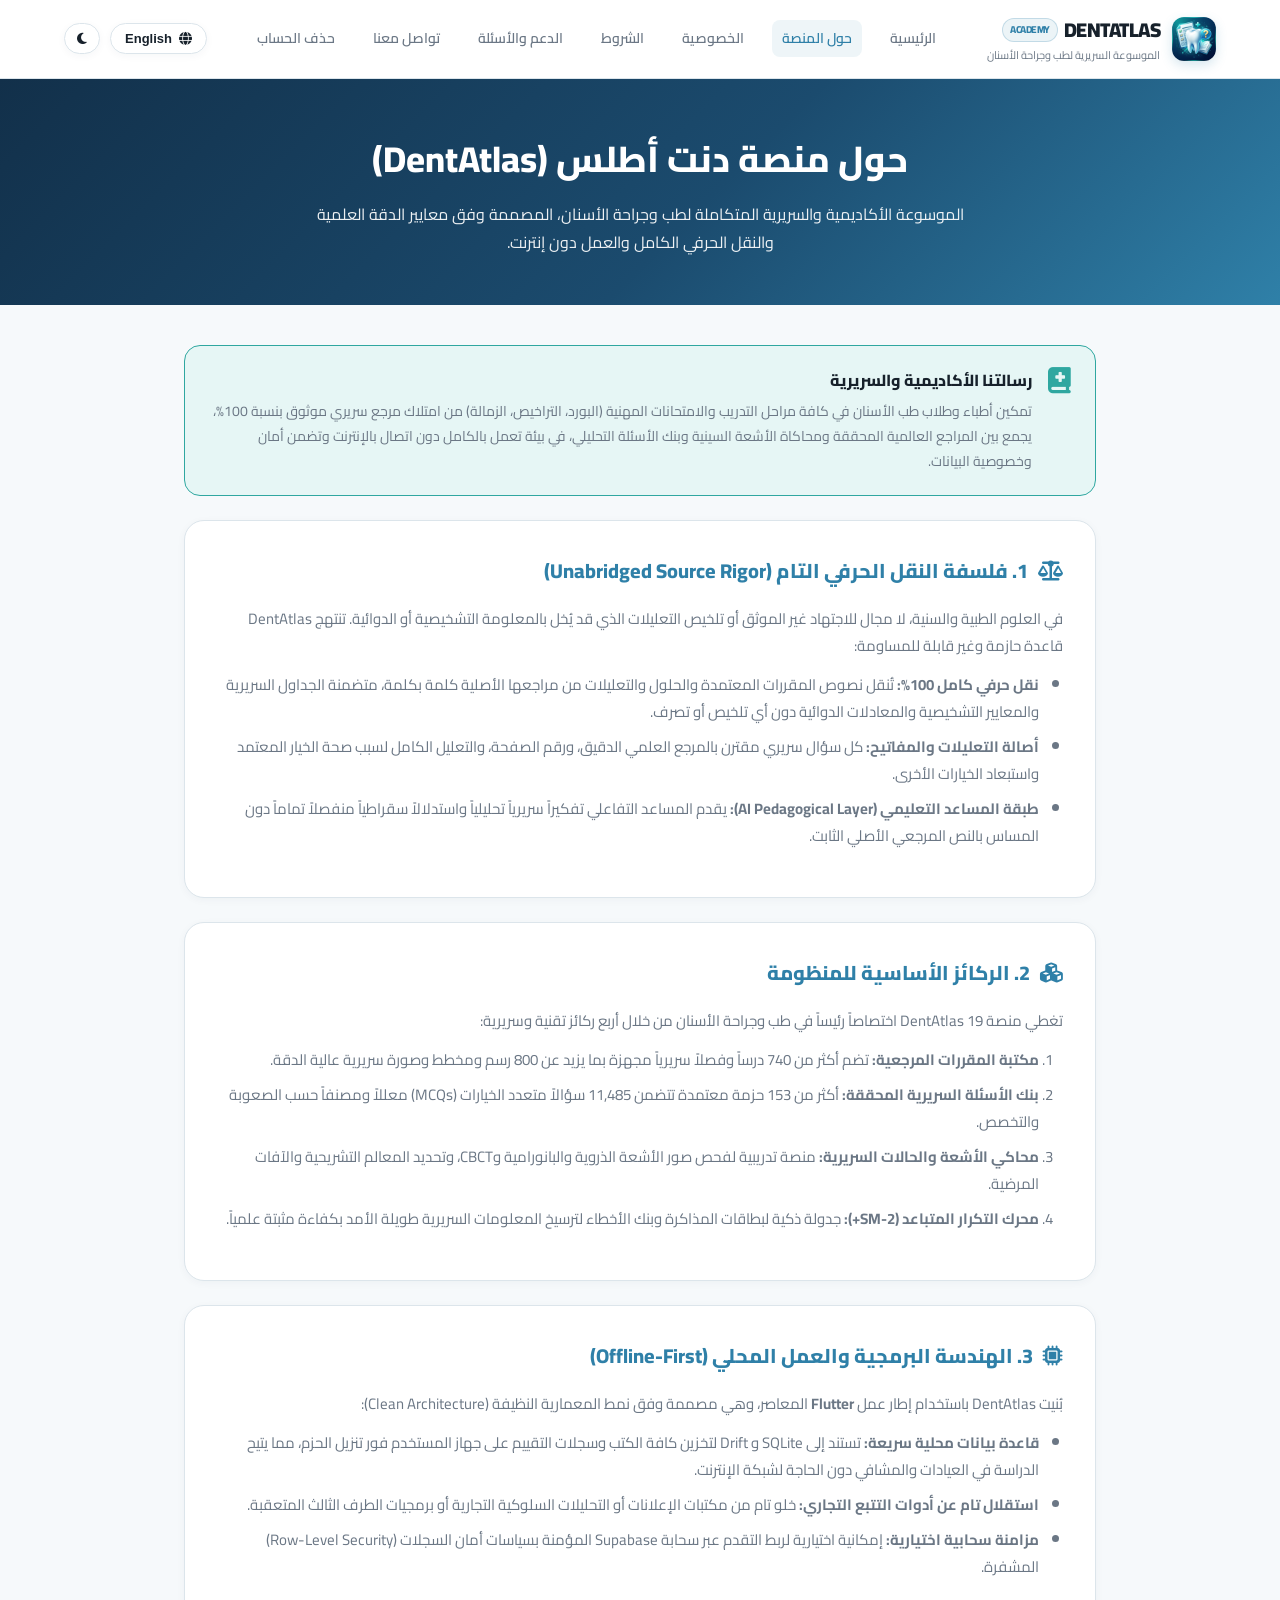
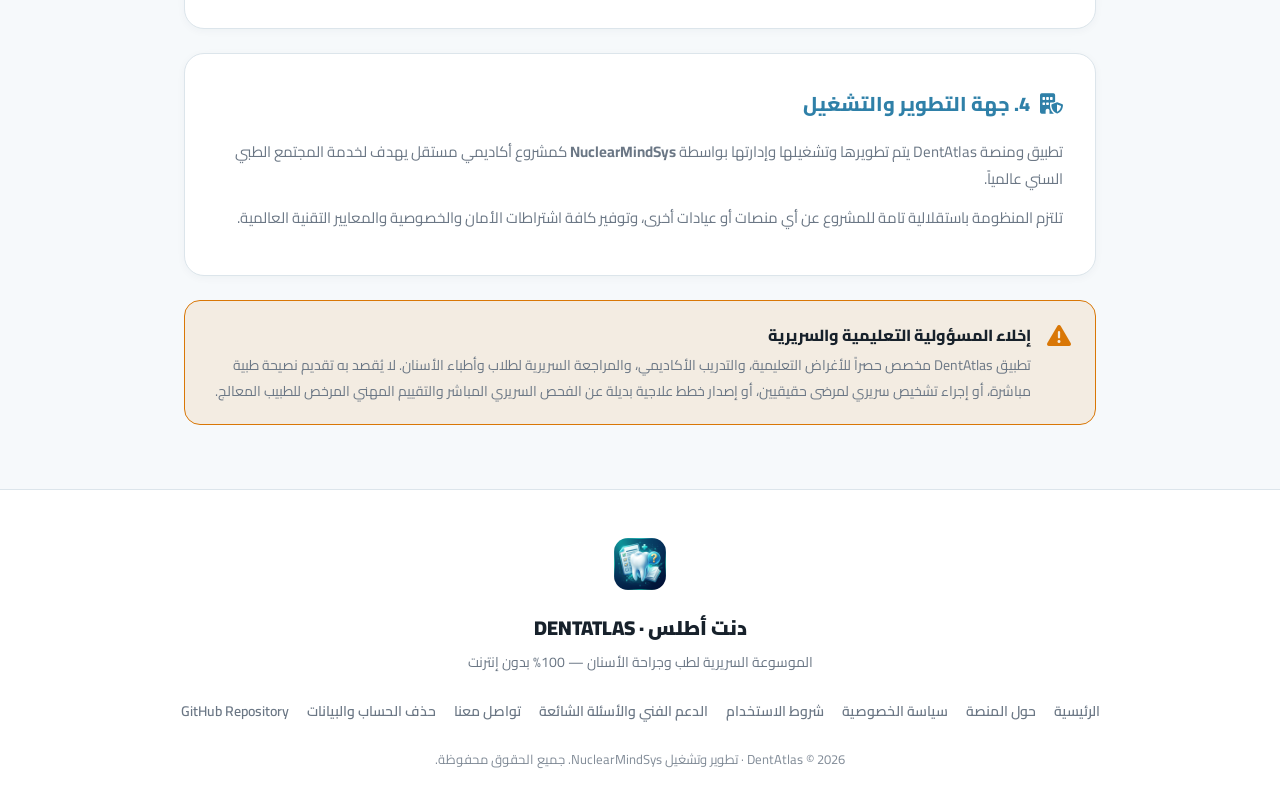
==== about.html @ ee0f9619 "feat(web): launch official DentAtlas website, policy suite, and brand assets" ====
<!DOCTYPE html>
<html lang="ar" dir="rtl" id="main-html">
<head>
  <meta charset="UTF-8">
  <meta name="viewport" content="width=device-width, initial-scale=1.0">
  <title id="meta-title">حول المنصة — DentAtlas دنت أطلس</title>
  <meta name="description" content="تعرّف على منصة DentAtlas (دنت أطلس): الموسوعة السريرية لطب وجراحة الأسنان، فلسفة النقل الحرفي للمراجع، وبنك الأسئلة والتدريب السريري التفاعلي.">
  <link rel="icon" type="image/png" href="assets/brand/favicon.png">
  <link rel="preconnect" href="https://fonts.googleapis.com">
  <link rel="preconnect" href="https://fonts.gstatic.com" crossorigin>
  <link href="https://fonts.googleapis.com/css2?family=Cairo:wght@400;600;700;800;900&family=Inter:wght@400;500;600;700;800&family=JetBrains+Mono:wght@500;700&display=swap" rel="stylesheet">
  <link rel="stylesheet" href="https://cdnjs.cloudflare.com/ajax/libs/font-awesome/6.4.0/css/all.min.css">
  <link rel="stylesheet" href="assets/css/shared.css">
</head>
<body>

  <!-- Navigation -->
  <nav class="site-nav">
    <div class="nav-container">
      <a href="./" class="brand">
        <img src="assets/brand/logo_120.png" alt="DentAtlas Logo" class="brand-logo">
        <div>
          <div class="brand-name">
            <span>DENTATLAS</span>
            <span class="brand-badge">ACADEMY</span>
          </div>
          <span class="brand-subtitle" id="nav-tagline">الموسوعة السريرية لطب وجراحة الأسنان</span>
        </div>
      </a>

      <div class="nav-links">
        <a href="./" class="nav-link" id="nav-home">الرئيسية</a>
        <a href="about.html" class="nav-link active" id="nav-about">حول المنصة</a>
        <a href="privacy.html" class="nav-link" id="nav-privacy">الخصوصية</a>
        <a href="terms.html" class="nav-link" id="nav-terms">الشروط</a>
        <a href="support.html" class="nav-link" id="nav-support">الدعم الفني</a>
        <a href="contact.html" class="nav-link" id="nav-contact">تواصل معنا</a>
        <a href="delete-account.html" class="nav-link" id="nav-delete">حذف الحساب</a>
      </div>

      <div class="nav-actions">
        <button class="lang-btn" onclick="toggleLanguage(aboutI18n)">
          <i class="fa-solid fa-globe"></i>
          <span id="lang-name">English</span>
        </button>
        <button class="icon-btn" onclick="toggleTheme()" title="تبديل المظهر">
          <i class="fa-solid fa-moon" id="theme-icon"></i>
        </button>
        <button class="mobile-menu-btn" onclick="toggleMobileNav()">
          <i class="fa-solid fa-bars"></i>
        </button>
      </div>
    </div>
  </nav>

  <!-- Hero Header -->
  <header class="subpage-hero">
    <h1 id="hero-title">حول منصة دنت أطلس (DentAtlas)</h1>
    <p id="hero-sub">الموسوعة الأكاديمية والسريرية المتكاملة لطب وجراحة الأسنان، المصممة وفق معايير الدقة العلمية والنقل الحرفي الكامل والعمل دون إنترنت.</p>
  </header>

  <!-- Main Content -->
  <main class="page-main">

    <div class="highlight-box">
      <i class="fa-solid fa-book-medical"></i>
      <div>
        <h3 id="hl-title">رسالتنا الأكاديمية والسريرية</h3>
        <p id="hl-desc">تمكين أطباء وطلاب طب الأسنان في كافة مراحل التدريب والامتحانات المهنية (البورد، التراخيص، الزمالة) من امتلاك مرجع سريري موثوق بنسبة 100%، يجمع بين المراجع العالمية المحققة ومحاكاة الأشعة السينية وبنك الأسئلة التحليلي، في بيئة تعمل بالكامل دون اتصال بالإنترنت وتضمن أمان وخصوصية البيانات.</p>
      </div>
    </div>

    <!-- Section 1: Philosophy -->
    <div class="content-card">
      <h2 id="sec1-title"><i class="fa-solid fa-scale-balanced"></i> 1. فلسفة النقل الحرفي التام (Unabridged Source Rigor)</h2>
      <p id="sec1-p1">في العلوم الطبية والسنية، لا مجال للاجتهاد غير الموثق أو تلخيص التعليلات الذي قد يُخل بالمعلومة التشخيصية أو الدوائية. تنتهج DentAtlas قاعدة حازمة وغير قابلة للمساومة:</p>
      <ul id="sec1-ul">
        <li><strong>نقل حرفي كامل 100%:</strong> تُنقل نصوص المقررات المعتمدة والحلول والتعليلات من مراجعها الأصلية كلمة بكلمة، متضمنة الجداول السريرية والمعايير التشخيصية والمعادلات الدوائية دون أي تلخيص أو تصرف.</li>
        <li><strong>أصالة التعليلات والمفاتيح:</strong> كل سؤال سريري مقترن بالمرجع العلمي الدقيق، ورقم الصفحة، والتعليل الكامل لسبب صحة الخيار المعتمد واستبعاد الخيارات الأخرى.</li>
        <li><strong>طبقة المساعد التعليمي (AI Pedagogical Layer):</strong> يقدم المساعد التفاعلي تفكيراً سريرياً تحليلياً واستدلالاً سقراطياً منفصلاً تماماً دون المساس بالنص المرجعي الأصلي الثابت.</li>
      </ul>
    </div>

    <!-- Section 2: Core Pillars -->
    <div class="content-card">
      <h2 id="sec2-title"><i class="fa-solid fa-cubes"></i> 2. الركائز الأساسية للمنظومة</h2>
      <p id="sec2-p">تغطي منصة DentAtlas 19 اختصاصاً رئيساً في طب وجراحة الأسنان من خلال أربع ركائز تقنية وسريرية:</p>
      <ol id="sec2-ol">
        <li><strong>مكتبة المقررات المرجعية:</strong> تضم أكثر من 740 درساً وفصلاً سريرياً مجهزة بما يزيد عن 800 رسم ومخطط وصورة سريرية عالية الدقة.</li>
        <li><strong>بنك الأسئلة السريرية المحققة:</strong> أكثر من 153 حزمة معتمدة تتضمن 11,485 سؤالاً متعدد الخيارات (MCQs) معللاً ومصنفاً حسب الصعوبة والتخصص.</li>
        <li><strong>محاكي الأشعة والحالات السريرية:</strong> منصة تدريبية لفحص صور الأشعة الذروية والبانورامية وCBCT، وتحديد المعالم التشريحية والآفات المرضية.</li>
        <li><strong>محرك التكرار المتباعد (SM-2+):</strong> جدولة ذكية لبطاقات المذاكرة وبنك الأخطاء لترسيخ المعلومات السريرية طويلة الأمد بكفاءة مثبتة علمياً.</li>
      </ol>
    </div>

    <!-- Section 3: Architecture -->
    <div class="content-card">
      <h2 id="sec3-title"><i class="fa-solid fa-microchip"></i> 3. الهندسة البرمجية والعمل المحلي (Offline-First)</h2>
      <p id="sec3-p1">بُنيت DentAtlas باستخدام إطار عمل <strong>Flutter</strong> المعاصر، وهي مصممة وفق نمط المعمارية النظيفة (Clean Architecture):</p>
      <ul id="sec3-ul">
        <li><strong>قاعدة بيانات محلية سريعة:</strong> تستند إلى SQLite و Drift لتخزين كافة الكتب وسجلات التقييم على جهاز المستخدم فور تنزيل الحزم، مما يتيح الدراسة في العيادات والمشافي دون الحاجة لشبكة الإنترنت.</li>
        <li><strong>استقلال تام عن أدوات التتبع التجاري:</strong> خلو تام من مكتبات الإعلانات أو التحليلات السلوكية التجارية أو برمجيات الطرف الثالث المتعقبة.</li>
        <li><strong>مزامنة سحابية اختيارية:</strong> إمكانية اختيارية لربط التقدم عبر سحابة Supabase المؤمنة بسياسات أمان السجلات (Row-Level Security) المشفرة.</li>
      </ul>
    </div>

    <!-- Section 4: Publisher Statement -->
    <div class="content-card">
      <h2 id="sec4-title"><i class="fa-solid fa-building-shield"></i> 4. جهة التطوير والتشغيل</h2>
      <p id="sec4-p1">تطبيق ومنصة DentAtlas يتم تطويرها وتشغيلها وإدارتها بواسطة <strong>NuclearMindSys</strong> كمشروع أكاديمي مستقل يهدف لخدمة المجتمع الطبي السني عالمياً.</p>
      <p id="sec4-p2">تلتزم المنظومة باستقلالية تامة للمشروع عن أي منصات أو عيادات أخرى، وتوفير كافة اشتراطات الأمان والخصوصية والمعايير التقنية العالمية.</p>
    </div>

    <!-- Clinical Disclaimer -->
    <div class="alert-warning-box">
      <i class="fa-solid fa-triangle-exclamation"></i>
      <div>
        <h3 id="disc-title">إخلاء المسؤولية التعليمية والسريرية</h3>
        <p id="disc-p">تطبيق DentAtlas مخصص حصراً للأغراض التعليمية، والتدريب الأكاديمي، والمراجعة السريرية لطلاب وأطباء الأسنان. لا يُقصد به تقديم نصيحة طبية مباشرة، أو إجراء تشخيص سريري لمرضى حقيقيين، أو إصدار خطط علاجية بديلة عن الفحص السريري المباشر والتقييم المهني المرخص للطبيب المعالج.</p>
      </div>
    </div>

  </main>

  <!-- Footer -->
  <footer class="site-footer">
    <div class="footer-container">
      <img src="assets/brand/logo_120.png" alt="DentAtlas Logo" class="footer-logo">
      <div class="footer-brand" id="ft-brand">دنت أطلس · DENTATLAS</div>
      <p class="footer-tagline" id="ft-tagline">الموسوعة السريرية لطب وجراحة الأسنان — 100% بدون إنترنت</p>

      <div class="footer-links">
        <a href="./" class="footer-link" id="fl-home">الرئيسية</a>
        <a href="about.html" class="footer-link" id="fl-about">حول المنصة</a>
        <a href="privacy.html" class="footer-link" id="fl-privacy">سياسة الخصوصية</a>
        <a href="terms.html" class="footer-link" id="fl-terms">شروط الاستخدام</a>
        <a href="support.html" class="footer-link" id="fl-support">الدعم الفني والأسئلة الشائعة</a>
        <a href="contact.html" class="footer-link" id="fl-contact">تواصل معنا</a>
        <a href="delete-account.html" class="footer-link" id="fl-delete">حذف الحساب والبيانات</a>
        <a href="https://github.com/NuclearMindSys/DentAtlas" target="_blank" rel="noopener" class="footer-link">GitHub Repository</a>
      </div>

      <p class="footer-copy" id="ft-copy">DentAtlas © 2026 · تطوير وتشغيل NuclearMindSys. جميع الحقوق محفوظة.</p>
    </div>
  </footer>

  <script src="assets/js/shared.js"></script>
  <script>
    const aboutI18n = {
      ar: {
        metaTitle: "حول المنصة — DentAtlas دنت أطلس",
        heroTitle: "حول منصة دنت أطلس (DentAtlas)",
        heroSub: "الموسوعة الأكاديمية والسريرية المتكاملة لطب وجراحة الأسنان، المصممة وفق معايير الدقة العلمية والنقل الحرفي الكامل والعمل دون إنترنت.",
        hlTitle: "رسالتنا الأكاديمية والسريرية",
        hlDesc: "تمكين أطباء وطلاب طب الأسنان في كافة مراحل التدريب والامتحانات المهنية (البورد، التراخيص، الزمالة) من امتلاك مرجع سريري موثوق بنسبة 100%، يجمع بين المراجع العالمية المحققة ومحاكاة الأشعة السينية وبنك الأسئلة التحليلي، في بيئة تعمل بالكامل دون اتصال بالإنترنت وتضمن أمان وخصوصية البيانات.",
        sec1Title: '<i class="fa-solid fa-scale-balanced"></i> 1. فلسفة النقل الحرفي التام (Unabridged Source Rigor)',
        sec1P1: "في العلوم الطبية والسنية، لا مجال للاجتهاد غير الموثق أو تلخيص التعليلات الذي قد يُخل بالمعلومة التشخيصية أو الدوائية. تنتهج DentAtlas قاعدة حازمة وغير قابلة للمساومة:",
        sec1Ul: "<li><strong>نقل حرفي كامل 100%:</strong> تُنقل نصوص المقررات المعتمدة والحلول والتعليلات من مراجعها الأصلية كلمة بكلمة، متضمنة الجداول السريرية والمعايير التشخيصية والمعادلات الدوائية دون أي تلخيص أو تصرف.</li><li><strong>أصالة التعليلات والمفاتيح:</strong> كل سؤال سريري مقترن بالمرجع العلمي الدقيق، ورقم الصفحة، والتعليل الكامل لسبب صحة الخيار المعتمد واستبعاد الخيارات الأخرى.</li><li><strong>طبقة المساعد التعليمي (AI Pedagogical Layer):</strong> يقدم المساعد التفاعلي تفكيراً سريرياً تحليلياً واستدلالاً سقراطياً منفصلاً تماماً دون المساس بالنص المرجعي الأصلي الثابت.</li>",
        sec2Title: '<i class="fa-solid fa-cubes"></i> 2. الركائز الأساسية للمنظومة',
        sec2P: "تغطي منصة DentAtlas 19 اختصاصاً رئيساً في طب وجراحة الأسنان من خلال أربع ركائز تقنية وسريرية:",
        sec2Ol: "<li><strong>مكتبة المقررات المرجعية:</strong> تضم أكثر من 740 درساً وفصلاً سريرياً مجهزة بما يزيد عن 800 رسم ومخطط وصورة سريرية عالية الدقة.</li><li><strong>بنك الأسئلة السريرية المحققة:</strong> أكثر من 153 حزمة معتمدة تتضمن 11,485 سؤالاً متعدد الخيارات (MCQs) معللاً ومصنفاً حسب الصعوبة والتخصص.</li><li><strong>محاكي الأشعة والحالات السريرية:</strong> منصة تدريبية لفحص صور الأشعة الذروية والبانورامية وCBCT، وتحديد المعالم التشريحية والآفات المرضية.</li><li><strong>محرك التكرار المتباعد (SM-2+):</strong> جدولة ذكية لبطاقات المذاكرة وبنك الأخطاء لترسيخ المعلومات السريرية طويلة الأمد بكفاءة مثبتة علمياً.</li>",
        sec3Title: '<i class="fa-solid fa-microchip"></i> 3. الهندسة البرمجية والعمل المحلي (Offline-First)',
        sec3P1: "بُنيت DentAtlas باستخدام إطار عمل <strong>Flutter</strong> المعاصر، وهي مصممة وفق نمط المعمارية النظيفة (Clean Architecture):",
        sec3Ul: "<li><strong>قاعدة بيانات محلية سريعة:</strong> تستند إلى SQLite و Drift لتخزين كافة الكتب وسجلات التقييم على جهاز المستخدم فور تنزيل الحزم، مما يتيح الدراسة في العيادات والمشافي دون الحاجة لشبكة الإنترنت.</li><li><strong>استقلال تام عن أدوات التتبع التجاري:</strong> خلو تام من مكتبات الإعلانات أو التحليلات السلوكية التجارية أو برمجيات الطرف الثالث المتعقبة.</li><li><strong>مزامنة سحابية اختيارية:</strong> إمكانية اختيارية لربط التقدم عبر سحابة Supabase المؤمنة بسياسات أمان السجلات (Row-Level Security) المشفرة.</li>",
        sec4Title: '<i class="fa-solid fa-building-shield"></i> 4. جهة التطوير والتشغيل',
        sec4P1: "تطبيق ومنصة DentAtlas يتم تطويرها وتشغيلها وإدارتها بواسطة <strong>NuclearMindSys</strong> كمشروع أكاديمي مستقل يهدف لخدمة المجتمع الطبي السني عالمياً.",
        sec4P2: "تلتزم المنظومة باستقلالية تامة للمشروع عن أي منصات أو عيادات أخرى، وتوفير كافة اشتراطات الأمان والخصوصية والمعايير التقنية العالمية.",
        discTitle: "إخلاء المسؤولية التعليمية والسريرية",
        discP: "تطبيق DentAtlas مخصص حصراً للأغراض التعليمية، والتدريب الأكاديمي، والمراجعة السريرية لطلاب وأطباء الأسنان. لا يُقصد به تقديم نصيحة طبية مباشرة، أو إجراء تشخيص سريري لمرضى حقيقيين، أو إصدار خطط علاجية بديلة عن الفحص السريري المباشر والتقييم المهني المرخص للطبيب المعالج."
      },
      en: {
        metaTitle: "About — DentAtlas Clinical Dental Ecosystem",
        heroTitle: "About DentAtlas Platform",
        heroSub: "The comprehensive academic and clinical dental encyclopedia, designed with verbatim source rigor, offline-first reliability, and zero commercial tracking.",
        hlTitle: "Our Academic & Clinical Mission",
        hlDesc: "Empowering dental clinicians, specialists, and students across all stages of board examinations (NBDE, INBDE, Licensing, Fellowships) with a 100% verified clinical reference combining authenticated textbooks, radiographic simulation, and analytical Q&A in a completely offline-first, privacy-respecting environment.",
        sec1Title: '<i class="fa-solid fa-scale-balanced"></i> 1. Unabridged Verbatim Source Philosophy',
        sec1P1: "In medical and dental sciences, undocumented paraphrasing or truncated rationales can compromise diagnostic and pharmacological safety. DentAtlas strictly enforces an uncompromised standard:",
        sec1Ul: "<li><strong>100% Full Verbatim Ingestion:</strong> Authoritative textbook chapters, solutions, and explanations are ingested word-for-word, capturing every clinical table, diagnostic criterion, and pharmacological formula without alteration or abbreviation.</li><li><strong>Rigorous Citations & Keys:</strong> Every clinical question is paired with precise source reference, page numbers, and authoritative justification explaining why the correct choice is validated and alternatives ruled out.</li><li><strong>Interactive AI Tutor Layer:</strong> The AI reasoning assistant operates as a separate pedagogical inquiry layer without mutating or replacing the immutable source text.</li>",
        sec2Title: '<i class="fa-solid fa-cubes"></i> 2. Core Platform Pillars',
        sec2P: "DentAtlas covers 19 foundational dental specialties structured upon four technological and clinical pillars:",
        sec2Ol: "<li><strong>Comprehensive Textbook Library:</strong> Over 740 verified lessons and chapters enriched with more than 800 high-resolution clinical figures and diagrams.</li><li><strong>Verified MCQ & Assessment Bank:</strong> 153 approved datasets containing 11,485+ multiple-choice questions categorized by difficulty and specialty.</li><li><strong>Radiographic & Case Simulator:</strong> Interactive inspection for periapical, panoramic, and CBCT radiographs with anatomical landmark recognition and pathology identification.</li><li><strong>Spaced Repetition Engine (SM-2+):</strong> Scientifically scheduled active recall intervals and an automated mistake bank for sustained long-term knowledge retention.</li>",
        sec3Title: '<i class="fa-solid fa-microchip"></i> 3. Software Architecture & Offline-First Design',
        sec3P1: "Engineered with modern <strong>Flutter</strong> utilizing Clean Architecture principles:",
        sec3Ul: "<li><strong>Fast Local Persistence:</strong> Built on SQLite and Drift, storing textbooks and progress records directly on your local device for instant hospital and clinic access without internet connectivity.</li><li><strong>Zero Commercial Trackers:</strong> Completely free from third-party advertising, analytics SDKs, or behavioral trackers.</li><li><strong>Optional Encrypted Cloud Sync:</strong> Opt-in multi-device synchronization powered by Supabase PostgreSQL protected by Row-Level Security (RLS).</li>",
        sec4Title: '<i class="fa-solid fa-building-shield"></i> 4. Publisher & Operating Entity',
        sec4P1: "DentAtlas is developed, maintained, and operated by <strong>NuclearMindSys</strong> as an independent dental academic technology platform.",
        sec4P2: "The platform maintains strict brand autonomy and architectural separation from any clinic practice systems, adhering to global digital privacy and security standards.",
        discTitle: "Educational & Clinical Disclaimer",
        discP: "DentAtlas is designed exclusively for educational simulation, examination preparation, and academic review by qualified dentists and dental students. It does not provide medical or dental diagnosis, substitute for clinical examination, or prescribe treatment plans for actual human patients."
      }
    };

    document.addEventListener('DOMContentLoaded', () => {
      initLanguage(aboutI18n);
    });
  </script>
</body>
</html>
---- assets/css/shared.css ----
:root {
  --navy: #12304A;
  --navy-dark: #0B1E2E;
  --dental-blue: #2F80A8;
  --dental-blue-hover: #266b8d;
  --teal: #2FA7A0;
  --teal-light: #E6F6F5;
  --accent-cyan: #38BDF8;
  --accent-gold: #D97706;
  --success: #2E9B65;
  --success-light: #E8F6EF;
  --danger: #D9534F;
  --danger-light: #FCEBEB;
  --bg: #F6F9FB;
  --bg-card: #FFFFFF;
  --bg-card-hover: #F0F8FA;
  --text: #17212B;
  --text-muted: #6B7785;
  --border: #DCE5EB;
  --nav-bg: rgba(255, 255, 255, 0.94);
  --badge-bg: rgba(47, 128, 168, 0.09);
  --badge-border: rgba(47, 128, 168, 0.22);
  --shadow-sm: 0 2px 8px rgba(18, 48, 74, 0.04);
  --shadow-md: 0 10px 30px rgba(18, 48, 74, 0.08);
  --shadow-lg: 0 20px 45px rgba(18, 48, 74, 0.15);
}

[data-theme="dark"] {
  --navy: #2F80A8;
  --navy-dark: #12304A;
  --dental-blue: #38BDF8;
  --dental-blue-hover: #7DD3FC;
  --teal: #2DD4BF;
  --teal-light: #0C2825;
  --accent-cyan: #7DD3FC;
  --accent-gold: #F59E0B;
  --success: #34D399;
  --success-light: #064E3B;
  --danger: #F87171;
  --danger-light: #450A0A;
  --bg: #0F1720;
  --bg-card: #18222E;
  --bg-card-hover: #1E2D3D;
  --text: #F1F5F9;
  --text-muted: #94A3B8;
  --border: #2D3B48;
  --nav-bg: rgba(15, 23, 32, 0.94);
  --badge-bg: rgba(56, 189, 248, 0.15);
  --badge-border: rgba(56, 189, 248, 0.35);
  --shadow-sm: 0 2px 8px rgba(0,0,0,0.3);
  --shadow-md: 0 10px 30px rgba(0,0,0,0.45);
  --shadow-lg: 0 20px 45px rgba(0,0,0,0.65);
}

* {
  box-sizing: border-box;
  margin: 0;
  padding: 0;
  transition: background-color 0.2s ease, color 0.2s ease, border-color 0.2s ease, box-shadow 0.2s ease;
}

html {
  scroll-behavior: smooth;
}

body {
  font-family: 'Cairo', 'Inter', -apple-system, BlinkMacSystemFont, "Segoe UI", Roboto, sans-serif;
  background-color: var(--bg);
  color: var(--text);
  line-height: 1.8;
  min-height: 100vh;
  display: flex;
  flex-direction: column;
}

[lang="en"] body {
  font-family: 'Inter', 'Cairo', -apple-system, BlinkMacSystemFont, "Segoe UI", Roboto, sans-serif;
}

/* Nav Header */
nav.site-nav {
  position: sticky;
  top: 0;
  z-index: 1000;
  background: var(--nav-bg);
  backdrop-filter: blur(14px);
  -webkit-backdrop-filter: blur(14px);
  border-bottom: 1px solid var(--border);
}

.nav-container {
  max-width: 1200px;
  margin: 0 auto;
  padding: 12px 24px;
  display: flex;
  align-items: center;
  justify-content: space-between;
  gap: 20px;
}

.brand {
  display: flex;
  align-items: center;
  gap: 12px;
  text-decoration: none;
}

.brand-logo {
  width: 44px;
  height: 44px;
  border-radius: 12px;
  object-fit: cover;
  box-shadow: 0 4px 12px rgba(47, 128, 168, 0.2);
}

.brand-name {
  font-size: 20px;
  font-weight: 900;
  color: var(--text);
  letter-spacing: -0.5px;
  display: flex;
  align-items: center;
  gap: 6px;
}

.brand-badge {
  font-size: 10px;
  background: var(--badge-bg);
  color: var(--dental-blue);
  border: 1px solid var(--badge-border);
  padding: 2px 7px;
  border-radius: 999px;
  font-weight: 800;
}

.brand-subtitle {
  font-size: 11px;
  color: var(--text-muted);
  display: block;
  margin-top: -2px;
}

.nav-links {
  display: flex;
  align-items: center;
  gap: 18px;
}

.nav-link {
  color: var(--text-muted);
  text-decoration: none;
  font-size: 14px;
  font-weight: 600;
  padding: 6px 10px;
  border-radius: 8px;
  white-space: nowrap;
}

.nav-link:hover, .nav-link.active {
  color: var(--dental-blue);
  background: rgba(47, 128, 168, 0.08);
}

.nav-actions {
  display: flex;
  align-items: center;
  gap: 10px;
}

.lang-btn, .icon-btn {
  background: var(--bg-card);
  border: 1px solid var(--border);
  color: var(--text);
  padding: 7px 14px;
  border-radius: 999px;
  cursor: pointer;
  font-size: 13px;
  font-weight: 700;
  display: inline-flex;
  align-items: center;
  gap: 7px;
  box-shadow: var(--shadow-sm);
}

.icon-btn {
  padding: 8px 12px;
}

.lang-btn:hover, .icon-btn:hover {
  border-color: var(--dental-blue);
  color: var(--dental-blue);
}

/* Hero Header on Subpages */
.subpage-hero {
  background: linear-gradient(135deg, #12304A 0%, #1B4B6E 55%, #2F80A8 100%);
  color: #FFFFFF;
  padding: 48px 24px;
  text-align: center;
  position: relative;
}

.subpage-hero h1 {
  font-size: clamp(26px, 4vw, 36px);
  font-weight: 800;
  margin-bottom: 8px;
}

.subpage-hero p {
  opacity: 0.92;
  font-size: 16px;
  max-width: 680px;
  margin: 0 auto;
}

/* Main Container */
main.page-main {
  max-width: 960px;
  width: 100%;
  margin: 0 auto;
  padding: 40px 24px;
  flex: 1;
}

.content-card {
  background: var(--bg-card);
  border: 1px solid var(--border);
  border-radius: 20px;
  padding: 32px;
  margin-bottom: 24px;
  box-shadow: var(--shadow-sm);
}

.content-card h2 {
  font-size: 20px;
  color: var(--dental-blue);
  margin-bottom: 16px;
  display: flex;
  align-items: center;
  gap: 10px;
  font-weight: 800;
}

.content-card p {
  color: var(--text-muted);
  margin-bottom: 12px;
  font-size: 15px;
}

.content-card ul, .content-card ol {
  padding-inline-start: 24px;
  color: var(--text-muted);
  margin-bottom: 16px;
}

.content-card li {
  margin-bottom: 8px;
  font-size: 15px;
}

.highlight-box {
  background: var(--teal-light);
  border: 1px solid var(--teal);
  border-radius: 16px;
  padding: 20px 24px;
  margin-bottom: 24px;
  display: flex;
  gap: 16px;
  align-items: flex-start;
}

.highlight-box i {
  font-size: 26px;
  color: var(--teal);
  margin-top: 2px;
}

.highlight-box h3 {
  font-size: 16px;
  font-weight: 800;
  color: var(--text);
  margin-bottom: 4px;
}

.highlight-box p {
  color: var(--text-muted);
  font-size: 14px;
  margin-bottom: 0;
}

.alert-warning-box {
  background: rgba(217, 119, 6, 0.1);
  border: 1px solid var(--accent-gold);
  border-radius: 16px;
  padding: 20px 24px;
  margin-bottom: 24px;
  display: flex;
  gap: 16px;
  align-items: flex-start;
}

.alert-warning-box i {
  font-size: 24px;
  color: var(--accent-gold);
  margin-top: 2px;
}

.alert-warning-box h3 {
  font-size: 16px;
  font-weight: 800;
  color: var(--text);
  margin-bottom: 4px;
}

.alert-warning-box p {
  color: var(--text-muted);
  font-size: 14px;
  margin-bottom: 0;
}

/* Buttons */
.btn {
  display: inline-flex;
  align-items: center;
  gap: 8px;
  padding: 10px 20px;
  border-radius: 10px;
  font-size: 14px;
  font-weight: 700;
  text-decoration: none;
  cursor: pointer;
  border: none;
}

.btn-primary {
  background: var(--dental-blue);
  color: #fff;
}

.btn-primary:hover {
  background: var(--dental-blue-hover);
}

.btn-outline {
  background: transparent;
  border: 1px solid var(--border);
  color: var(--text);
}

.btn-outline:hover {
  border-color: var(--dental-blue);
  color: var(--dental-blue);
}

/* Footer */
footer.site-footer {
  border-top: 1px solid var(--border);
  background: var(--bg-card);
  padding: 48px 24px 32px;
  text-align: center;
  color: var(--text-muted);
  font-size: 14px;
  margin-top: auto;
}

.footer-container {
  max-width: 1000px;
  margin: 0 auto;
}

.footer-logo {
  width: 52px;
  height: 52px;
  border-radius: 14px;
  margin-bottom: 12px;
}

.footer-brand {
  font-size: 20px;
  font-weight: 900;
  color: var(--text);
  margin-bottom: 4px;
}

.footer-links {
  display: flex;
  flex-wrap: wrap;
  justify-content: center;
  gap: 18px;
  margin: 24px 0;
}

.footer-link {
  color: var(--text-muted);
  text-decoration: none;
  font-weight: 600;
  font-size: 14px;
}

.footer-link:hover {
  color: var(--dental-blue);
  text-decoration: underline;
}

.footer-copy {
  font-size: 13px;
  color: var(--text-muted);
  margin-top: 16px;
  opacity: 0.85;
}

/* Mobile Nav Toggle */
.mobile-menu-btn {
  display: none;
  background: none;
  border: none;
  color: var(--text);
  font-size: 20px;
  cursor: pointer;
}

@media (max-width: 860px) {
  .nav-links {
    display: none;
    position: absolute;
    top: 100%;
    inset-inline-start: 0;
    inset-inline-end: 0;
    background: var(--nav-bg);
    backdrop-filter: blur(14px);
    border-bottom: 1px solid var(--border);
    flex-direction: column;
    padding: 16px 24px;
    gap: 10px;
  }
  .nav-links.open {
    display: flex;
  }
  .mobile-menu-btn {
    display: block;
  }
}
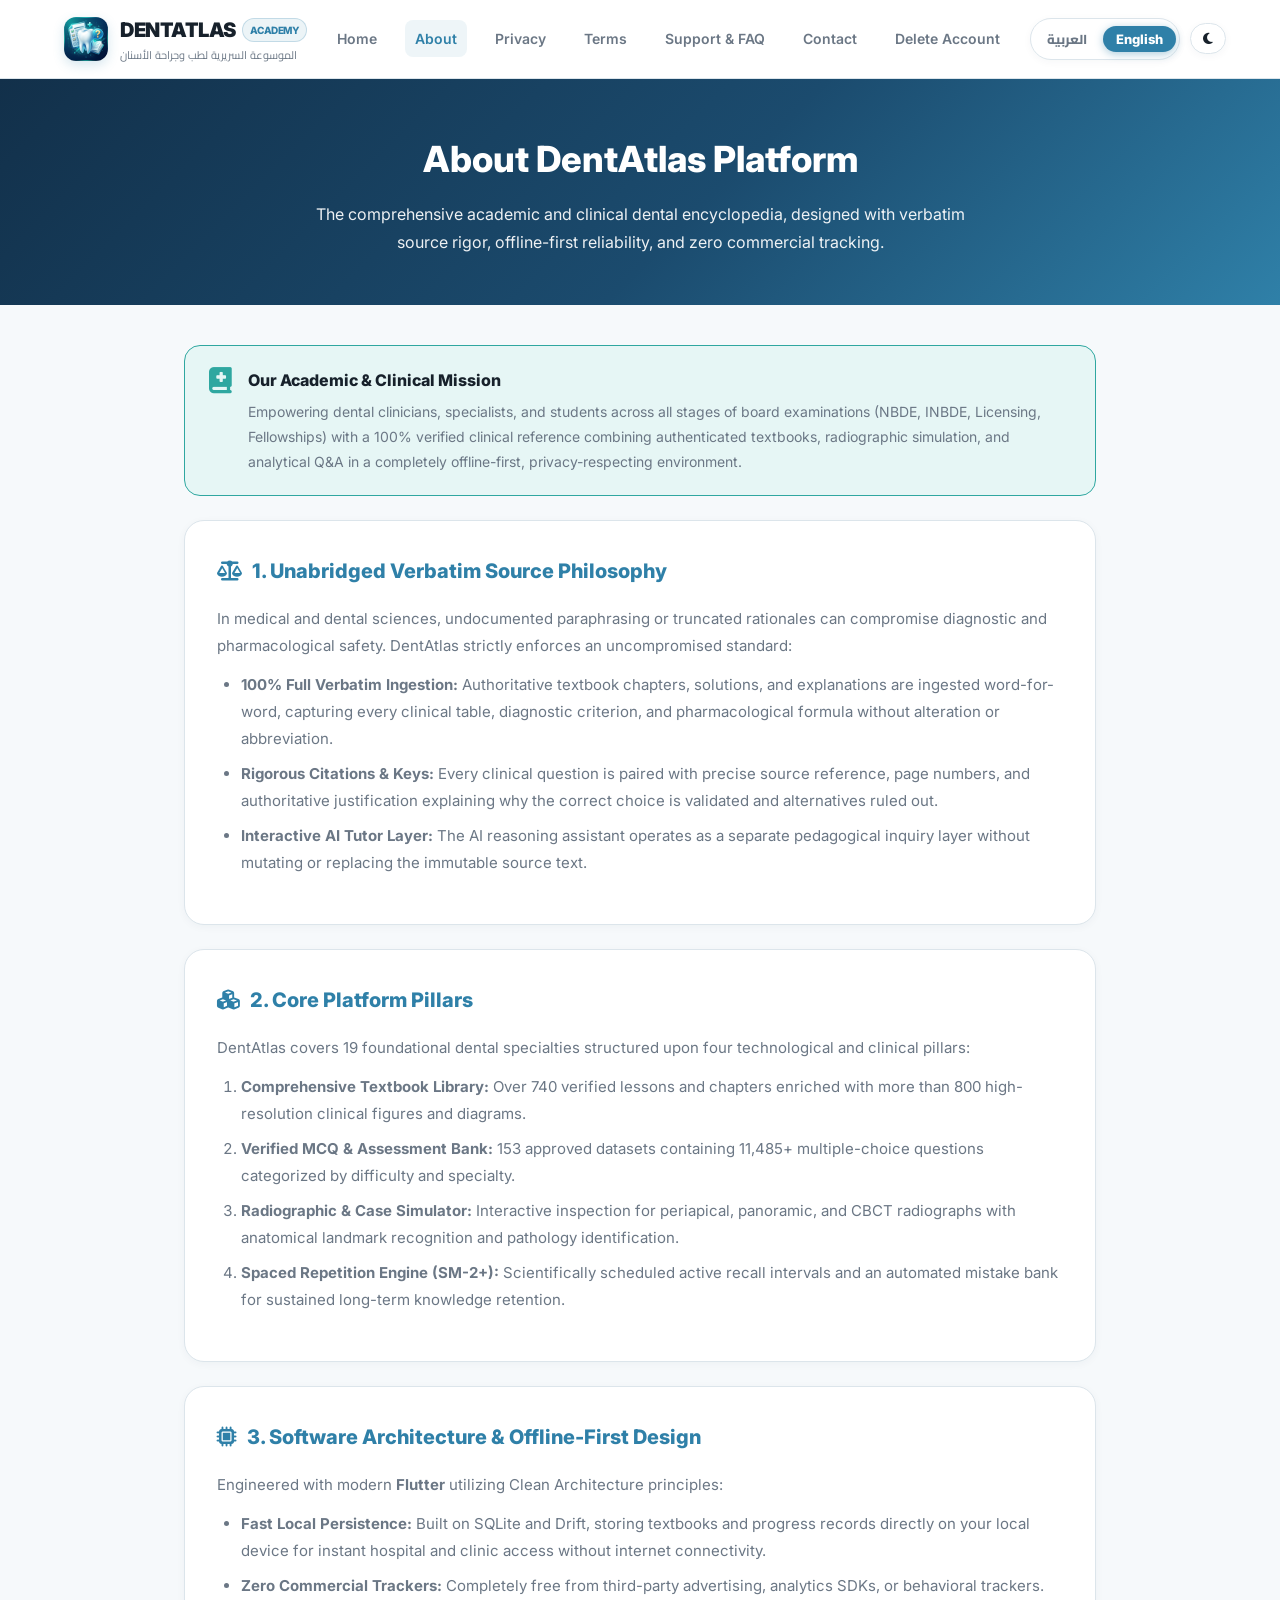
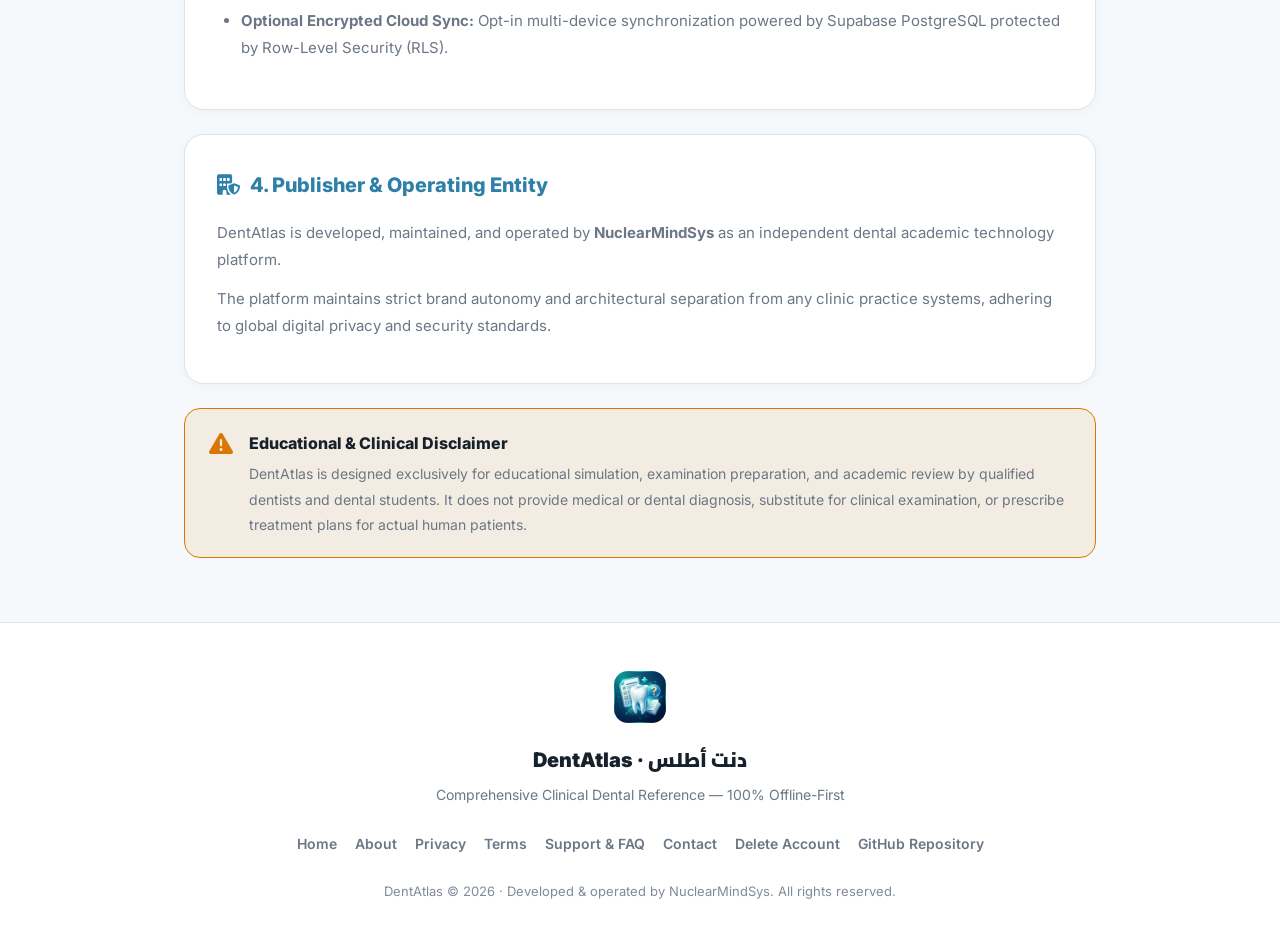
==== commit 04689b8b: "fix(i18n): resolve subpage camelCase-to-kebab DOM binding, segmented language pills, and cache heade" ====
--- a/about.html
+++ b/about.html
@@ -3,6 +3,9 @@
 <head>
   <meta charset="UTF-8">
   <meta name="viewport" content="width=device-width, initial-scale=1.0">
+  <meta http-equiv="Cache-Control" content="no-cache, no-store, must-revalidate">
+  <meta http-equiv="Pragma" content="no-cache">
+  <meta http-equiv="Expires" content="0">
   <title id="meta-title">حول المنصة — DentAtlas دنت أطلس</title>
   <meta name="description" content="تعرّف على منصة DentAtlas (دنت أطلس): الموسوعة السريرية لطب وجراحة الأسنان، فلسفة النقل الحرفي للمراجع، وبنك الأسئلة والتدريب السريري التفاعلي.">
   <link rel="icon" type="image/png" href="assets/brand/favicon.png">
@@ -39,10 +42,10 @@
       </div>
 
       <div class="nav-actions">
-        <button class="lang-btn" onclick="toggleLanguage(aboutI18n)">
-          <i class="fa-solid fa-globe"></i>
-          <span id="lang-name">English</span>
-        </button>
+        <div class="lang-switcher" role="group" aria-label="Language Selector">
+          <button type="button" class="lang-pill" id="lang-pill-ar" onclick="setLanguage('ar')">العربية</button>
+          <button type="button" class="lang-pill" id="lang-pill-en" onclick="setLanguage('en')">English</button>
+        </div>
         <button class="icon-btn" onclick="toggleTheme()" title="تبديل المظهر">
           <i class="fa-solid fa-moon" id="theme-icon"></i>
         </button>
--- a/assets/css/shared.css
+++ b/assets/css/shared.css
@@ -191,6 +191,44 @@
   color: var(--dental-blue);
 }
 
+/* Segmented Language Switcher */
+.lang-switcher {
+  display: inline-flex;
+  align-items: center;
+  background: var(--bg-card);
+  border: 1.5px solid var(--border);
+  border-radius: 9999px;
+  padding: 3px;
+  gap: 3px;
+  box-shadow: var(--shadow-sm);
+}
+
+.lang-pill {
+  border: none;
+  background: transparent;
+  color: var(--text-muted);
+  font-size: 13px;
+  font-weight: 800;
+  padding: 5px 13px;
+  border-radius: 9999px;
+  cursor: pointer;
+  display: inline-flex;
+  align-items: center;
+  gap: 6px;
+  transition: all 0.2s ease;
+  font-family: inherit;
+}
+
+.lang-pill:hover {
+  color: var(--dental-blue);
+}
+
+.lang-pill.active {
+  background: var(--dental-blue);
+  color: #FFFFFF !important;
+  box-shadow: 0 2px 8px rgba(47, 128, 168, 0.4);
+}
+
 /* Hero Header on Subpages */
 .subpage-hero {
   background: linear-gradient(135deg, #12304A 0%, #1B4B6E 55%, #2F80A8 100%);
